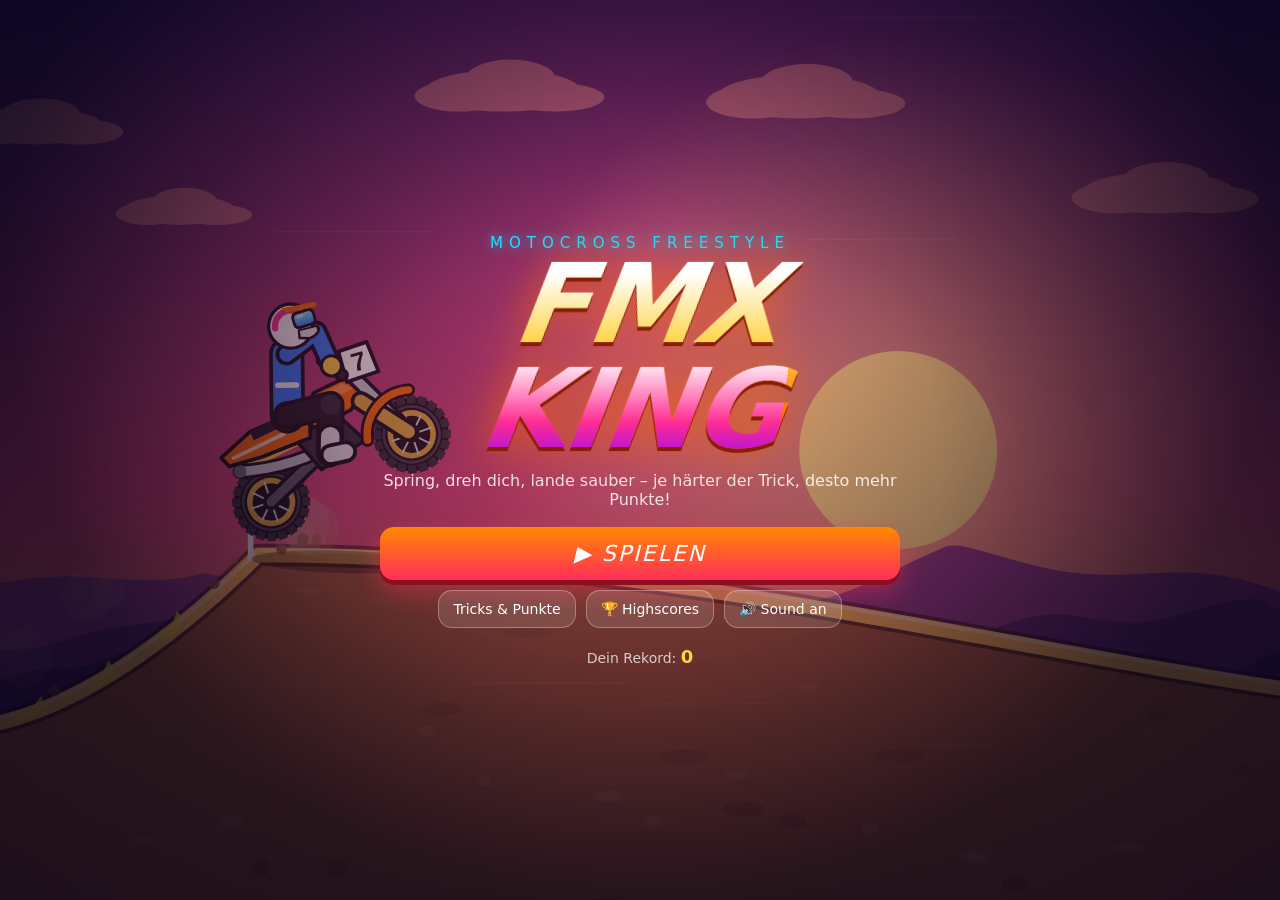
==== moto/index.html @ 26b2b903 "Add FMX King: 2D motocross trick game with highscores Mobile-first HTML5 canvas game: procedural jum" ====
<!DOCTYPE html>
<html lang="de">
<head>
  <meta charset="UTF-8" />
  <meta name="viewport" content="width=device-width, initial-scale=1.0, maximum-scale=1.0, user-scalable=no, viewport-fit=cover" />
  <meta name="theme-color" content="#120a2a" />
  <meta name="apple-mobile-web-app-capable" content="yes" />
  <meta name="mobile-web-app-capable" content="yes" />
  <meta name="apple-mobile-web-app-status-bar-style" content="black-translucent" />
  <meta name="apple-mobile-web-app-title" content="FMX King" />
  <title>FMX KING – Motocross Trick Game</title>
  <link rel="manifest" href="manifest.webmanifest" />
  <link rel="icon" href="icon.svg" type="image/svg+xml" />
  <link rel="apple-touch-icon" href="icon.svg" />
  <link rel="stylesheet" href="style.css" />
</head>
<body>
  <canvas id="game"></canvas>

  <!-- HUD -->
  <div id="hud" class="hidden">
    <div class="hud-left">
      <div class="hud-label">SCORE</div>
      <div id="hud-score">0</div>
      <div class="hud-best">BEST <span id="hud-best">0</span></div>
    </div>
    <div class="hud-center">
      <div id="hud-dist">0 m</div>
      <div id="hud-streak"></div>
    </div>
    <div class="hud-right">
      <div id="hud-lives"></div>
      <button id="btn-pause" aria-label="Pause">❚❚</button>
    </div>
  </div>

  <div id="combo" class="hidden"></div>
  <div id="warn" class="hidden">LOSLASSEN!</div>
  <div id="hint" class="hidden"></div>

  <!-- Touch controls -->
  <div id="controls" class="hidden">
    <div id="pad-left">
      <button class="ctl round" data-act="back"><span class="ico">↶</span><small>HINTEN</small></button>
      <button class="ctl round" data-act="fwd"><span class="ico">↷</span><small>VORN</small></button>
    </div>
    <div id="pad-right">
      <button class="ctl trick t-super" data-act="superman"><b>SUPERMAN</b><small>+250</small></button>
      <button class="ctl trick t-cliff" data-act="cliff"><b>CLIFFHANGER</b><small>+500</small></button>
      <button class="ctl trick t-can" data-act="cancan"><b>CAN-CAN</b><small>+150</small></button>
      <button class="ctl trick t-nac" data-act="nacnac"><b>NAC-NAC</b><small>+350</small></button>
    </div>
  </div>

  <!-- MENU -->
  <div id="screen-menu" class="screen active">
    <div class="menu-inner">
      <div class="logo">
        <div class="logo-top">MOTOCROSS FREESTYLE</div>
        <h1>FMX <span>KING</span></h1>
      </div>
      <p class="tagline">Spring, dreh dich, lande sauber – je härter der Trick, desto mehr Punkte!</p>
      <div class="menu-buttons">
        <button id="btn-start" class="big-btn">▶ SPIELEN</button>
        <button id="btn-howto" class="small-btn">Tricks &amp; Punkte</button>
        <button id="btn-scores" class="small-btn">🏆 Highscores</button>
        <button id="btn-sound" class="small-btn">🔊 Sound an</button>
      </div>
      <div class="menu-best">Dein Rekord: <b id="menu-best">0</b></div>
      <div id="portrait-tip" class="tip">📱 Tipp: Handy quer halten für die beste Sicht!</div>
    </div>
  </div>

  <!-- HOW TO -->
  <div id="screen-howto" class="screen">
    <div class="panel">
      <h2>Tricks &amp; Punkte</h2>
      <div class="howto-grid">
        <div class="howto-col">
          <h3>Steuerung</h3>
          <ul class="plain">
            <li><b>Gas</b> gibt dein Bike automatisch.</li>
            <li><b>↶ HINTEN</b> am Boden = Wheelie, in der Luft = Backflip.</li>
            <li><b>↷ VORN</b> in der Luft = Frontflip / Nase senken.</li>
            <li><b>Trick-Buttons</b> in der Luft <u>gedrückt halten</u> – und <u>vor der Landung loslassen</u>!</li>
            <li>Lande mit den Rädern auf dem Boden, sonst Crash. Du hast 3 Leben.</li>
          </ul>
          <p class="keys">Tastatur: ← → = Neigen · Z X C V = Tricks · P = Pause</p>
        </div>
        <div class="howto-col">
          <h3>Punkte</h3>
          <table class="ptable">
            <tr><td>Wheelie</td><td class="st">★</td><td>30 / Sek.</td></tr>
            <tr><td>Can-Can</td><td class="st">★</td><td>150</td></tr>
            <tr><td>Superman</td><td class="st">★★</td><td>250</td></tr>
            <tr><td>Nac-Nac</td><td class="st">★★★</td><td>350</td></tr>
            <tr><td>Cliffhanger</td><td class="st">★★★★</td><td>500</td></tr>
            <tr><td>Backflip</td><td class="st">★★★★</td><td>600</td></tr>
            <tr><td>Frontflip</td><td class="st">★★★★★</td><td>800</td></tr>
            <tr><td>Double Backflip</td><td class="st">★★★★★</td><td>2000</td></tr>
            <tr><td>Double Frontflip</td><td class="st">★★★★★</td><td>2600</td></tr>
            <tr><td>Triple Flip</td><td class="st">★★★★★</td><td>5000+</td></tr>
          </table>
          <p class="bonus">Kombiniere Tricks in einem Sprung für <b>Combo-Multiplikator</b>. Perfekte Landungen (+25 %) bauen deinen <b>Streak</b> auf!</p>
        </div>
      </div>
      <button class="big-btn back-btn" data-goto="menu">OK</button>
    </div>
  </div>

  <!-- HIGHSCORES -->
  <div id="screen-scores" class="screen">
    <div class="panel narrow">
      <h2>🏆 Highscores</h2>
      <div id="scores-list"></div>
      <button class="big-btn back-btn" data-goto="menu">ZURÜCK</button>
    </div>
  </div>

  <!-- PAUSE -->
  <div id="screen-pause" class="screen">
    <div class="panel narrow center">
      <h2>Pause</h2>
      <div class="menu-buttons">
        <button id="btn-resume" class="big-btn">▶ WEITER</button>
        <button id="btn-restart" class="small-btn">↺ Neustart</button>
        <button id="btn-quit" class="small-btn">Zum Menü</button>
      </div>
    </div>
  </div>

  <!-- GAME OVER -->
  <div id="screen-over" class="screen">
    <div class="panel center over-panel">
      <div class="over-grid">
        <div class="over-left">
          <div id="over-badge" class="badge hidden">🏆 NEUER HIGHSCORE!</div>
          <h2>Game Over</h2>
          <div class="over-score" id="over-score">0</div>
          <div class="over-stats" id="over-stats"></div>
          <div class="menu-buttons row">
            <button id="btn-retry" class="big-btn">↺ NOCHMAL</button>
            <button id="btn-menu" class="small-btn">Menü</button>
          </div>
        </div>
        <div class="over-right">
          <h3>Top 5 · Namen antippen zum Ändern</h3>
          <div id="over-table"></div>
        </div>
      </div>
    </div>
  </div>

  <script src="game.js"></script>
</body>
</html>
---- moto/style.css ----
:root {
  --bg: #120a2a;
  --orange: #ff6a00;
  --yellow: #ffd23f;
  --cyan: #19e3ff;
  --pink: #ff2e93;
  --lime: #9dff3a;
  --panel: rgba(18, 10, 42, 0.88);
  --font-display: "Arial Black", "Impact", "Helvetica Neue", system-ui, sans-serif;
  --font-ui: system-ui, -apple-system, "Segoe UI", Roboto, "Helvetica Neue", sans-serif;
}

* { box-sizing: border-box; -webkit-tap-highlight-color: transparent; }

html, body {
  margin: 0;
  height: 100%;
  overflow: hidden;
  background: var(--bg);
  color: #fff;
  font-family: var(--font-ui);
  overscroll-behavior: none;
  touch-action: none;
  user-select: none;
  -webkit-user-select: none;
  -webkit-touch-callout: none;
}

canvas#game {
  position: fixed;
  inset: 0;
  width: 100%;
  height: 100%;
  display: block;
}

.hidden { display: none !important; }

/* ---------- HUD ---------- */
#hud {
  position: fixed;
  top: 0; left: 0; right: 0;
  display: flex;
  justify-content: space-between;
  align-items: flex-start;
  padding: calc(8px + env(safe-area-inset-top)) calc(14px + env(safe-area-inset-right)) 0 calc(14px + env(safe-area-inset-left));
  pointer-events: none;
  font-family: var(--font-display);
  text-shadow: 0 2px 0 rgba(0,0,0,.45), 0 0 14px rgba(0,0,0,.35);
}
.hud-label { font-size: 11px; letter-spacing: 3px; color: var(--cyan); }
#hud-score {
  font-size: clamp(26px, 6vw, 42px);
  line-height: 1;
  font-style: italic;
  color: #fff;
  transition: transform .1s;
}
#hud-score.pop { transform: scale(1.18); color: var(--yellow); }
.hud-best { font-size: 11px; letter-spacing: 2px; color: rgba(255,255,255,.7); margin-top: 3px; }
.hud-center { text-align: center; padding-top: 4px; }
#hud-dist { font-size: 14px; letter-spacing: 1px; color: rgba(255,255,255,.85); white-space: nowrap; }
#hud-streak { font-size: 13px; color: var(--lime); min-height: 16px; letter-spacing: 1px; }
.hud-right { display: flex; align-items: center; gap: 12px; pointer-events: auto; }
#hud-lives { font-size: 20px; letter-spacing: 1px; white-space: nowrap; }
#hud-lives .lost { opacity: .22; filter: grayscale(1); }
#btn-pause {
  width: 42px; height: 42px; border-radius: 12px;
  border: 2px solid rgba(255,255,255,.5);
  background: rgba(0,0,0,.35);
  color: #fff; font-size: 14px; letter-spacing: -2px;
  cursor: pointer;
  backdrop-filter: blur(4px);
}

#combo {
  position: fixed;
  top: calc(64px + env(safe-area-inset-top));
  left: 50%;
  transform: translateX(-50%);
  display: flex;
  flex-wrap: wrap;
  gap: 6px;
  justify-content: center;
  max-width: 80vw;
  pointer-events: none;
  font-family: var(--font-display);
}
#combo .chip {
  padding: 4px 10px;
  border-radius: 999px;
  font-size: 13px;
  font-style: italic;
  background: linear-gradient(90deg, var(--orange), var(--pink));
  box-shadow: 0 0 14px rgba(255, 46, 147, .6);
  text-shadow: 0 1px 0 rgba(0,0,0,.4);
  animation: chipIn .18s ease-out;
}
#combo .chip.mult { background: linear-gradient(90deg, var(--cyan), #3b6bff); box-shadow: 0 0 14px rgba(25,227,255,.6); }
#combo .chip.air { background: rgba(0,0,0,.45); box-shadow: none; font-style: normal; font-size: 12px; }
@keyframes chipIn { from { transform: scale(.4); opacity: 0; } to { transform: scale(1); opacity: 1; } }

#warn {
  position: fixed;
  top: 38%;
  left: 50%;
  transform: translate(-50%, -50%);
  font-family: var(--font-display);
  font-size: clamp(26px, 6vw, 44px);
  font-style: italic;
  color: #ff3b3b;
  text-shadow: 0 0 20px rgba(255, 60, 60, .9), 0 3px 0 #000;
  pointer-events: none;
  animation: blink .22s infinite alternate;
}
@keyframes blink { from { opacity: 1; transform: translate(-50%, -50%) scale(1); } to { opacity: .35; transform: translate(-50%, -50%) scale(1.08); } }

#hint {
  position: fixed;
  left: 50%;
  top: 27%;
  transform: translateX(-50%);
  text-align: center;
  font-size: 13px;
  padding: 8px 16px;
  border-radius: 14px;
  background: rgba(0,0,0,.5);
  pointer-events: none;
  max-width: 88vw;
}

/* ---------- Controls ---------- */
#controls { position: fixed; inset: 0; pointer-events: none; }
#pad-left, #pad-right {
  position: absolute;
  bottom: calc(14px + env(safe-area-inset-bottom));
  display: grid;
  gap: 10px;
  pointer-events: none;
}
#pad-left { left: calc(14px + env(safe-area-inset-left)); grid-template-columns: repeat(2, auto); }
#pad-right { right: calc(14px + env(safe-area-inset-right)); grid-template-columns: repeat(2, auto); }

.ctl {
  pointer-events: auto;
  border: 2px solid rgba(255,255,255,.55);
  color: #fff;
  font-family: var(--font-display);
  background: rgba(18, 10, 42, .38);
  backdrop-filter: blur(3px);
  -webkit-backdrop-filter: blur(3px);
  display: flex; flex-direction: column; align-items: center; justify-content: center;
  cursor: pointer;
  touch-action: none;
  transition: transform .06s, background .06s;
  text-shadow: 0 2px 0 rgba(0,0,0,.5);
}
.ctl small { font-size: 10px; letter-spacing: 1px; opacity: .85; }
.ctl.round { width: clamp(64px, 17vmin, 92px); height: clamp(64px, 17vmin, 92px); border-radius: 50%; }
.ctl.round .ico { font-size: clamp(28px, 8vmin, 42px); line-height: 1; }
.ctl.trick {
  width: clamp(84px, 22vmin, 118px);
  height: clamp(50px, 13vmin, 66px);
  border-radius: 16px;
  font-style: italic;
}
.ctl.trick b { font-size: clamp(10px, 2.6vmin, 13px); letter-spacing: .5px; }
.ctl.trick small { font-size: 11px; color: var(--yellow); }
.ctl.active { transform: scale(.92); background: rgba(255,255,255,.35); }
.t-super { border-color: var(--cyan); }
.t-cliff { border-color: var(--pink); }
.t-can   { border-color: var(--lime); }
.t-nac   { border-color: var(--orange); }
.t-super.active { background: rgba(25,227,255,.5); box-shadow: 0 0 22px var(--cyan); }
.t-cliff.active { background: rgba(255,46,147,.5); box-shadow: 0 0 22px var(--pink); }
.t-can.active   { background: rgba(157,255,58,.5);  box-shadow: 0 0 22px var(--lime); }
.t-nac.active   { background: rgba(255,106,0,.55);  box-shadow: 0 0 22px var(--orange); }
.ctl.round.active { box-shadow: 0 0 22px #fff; }

/* ---------- Screens ---------- */
.screen {
  position: fixed;
  inset: 0;
  display: none;
  align-items: center;
  justify-content: center;
  padding: 12px;
  overflow-y: auto;
  touch-action: pan-y;
}
.screen.active { display: flex; }
#screen-menu { background: radial-gradient(ellipse at 50% 30%, rgba(255,70,120,.25), rgba(8,4,24,.7) 70%); }
#screen-howto, #screen-scores, #screen-pause, #screen-over { background: rgba(8, 4, 24, .72); backdrop-filter: blur(3px); }

.menu-inner { text-align: center; max-width: 520px; width: 100%; }
.logo-top {
  font-family: var(--font-display);
  letter-spacing: 6px;
  font-size: clamp(11px, 2.6vw, 15px);
  color: var(--cyan);
  text-shadow: 0 0 12px rgba(25,227,255,.8);
}
.logo h1 {
  margin: 0;
  font-family: var(--font-display);
  font-style: italic;
  font-size: clamp(54px, 15vw, 110px);
  line-height: .95;
  letter-spacing: -2px;
  transform: skew(-8deg);
  background: linear-gradient(180deg, #fff 10%, var(--yellow) 45%, var(--orange) 80%);
  -webkit-background-clip: text;
  background-clip: text;
  -webkit-text-fill-color: transparent;
  filter: drop-shadow(0 4px 0 #8a1d00) drop-shadow(0 0 22px rgba(255,106,0,.65));
}
.logo h1 span {
  background: linear-gradient(180deg, #fff 10%, var(--pink) 60%, #8a00ff);
  -webkit-background-clip: text;
  background-clip: text;
}
.tagline { margin: 10px 0 18px; color: rgba(255,255,255,.85); font-size: clamp(13px, 3.2vw, 16px); }
.menu-buttons { display: flex; flex-wrap: wrap; gap: 10px; justify-content: center; }
.menu-buttons.row { margin-top: 16px; }
.big-btn, .small-btn {
  font-family: var(--font-display);
  border: none;
  border-radius: 14px;
  color: #fff;
  cursor: pointer;
  touch-action: manipulation;
}
.big-btn {
  width: 100%;
  font-size: 22px;
  letter-spacing: 2px;
  padding: 14px 20px;
  font-style: italic;
  background: linear-gradient(180deg, #ff8a00, #ff2e5b);
  box-shadow: 0 5px 0 #8a1020, 0 10px 24px rgba(255,46,91,.45);
  transition: transform .08s, box-shadow .08s;
}
.big-btn:active { transform: translateY(4px); box-shadow: 0 1px 0 #8a1020; }
.menu-buttons.row .big-btn { width: auto; flex: 1; }
.small-btn {
  font-size: 14px;
  padding: 10px 14px;
  background: rgba(255,255,255,.12);
  border: 1px solid rgba(255,255,255,.3);
}
.small-btn:active { background: rgba(255,255,255,.28); }
.menu-best { margin-top: 18px; font-size: 14px; color: rgba(255,255,255,.75); }
.menu-best b { color: var(--yellow); font-family: var(--font-display); font-size: 18px; }
.tip { margin-top: 12px; font-size: 12px; color: var(--cyan); display: none; }
@media (orientation: portrait) { .tip { display: block; } }

.panel {
  width: 100%;
  max-width: 720px;
  max-height: 100%;
  overflow-y: auto;
  background: var(--panel);
  border: 2px solid rgba(255,255,255,.18);
  border-radius: 20px;
  padding: 18px 20px;
  box-shadow: 0 20px 60px rgba(0,0,0,.5);
}
.panel.narrow { max-width: 440px; }
.panel.center { text-align: center; }
.panel h2 {
  margin: 0 0 10px;
  font-family: var(--font-display);
  font-style: italic;
  font-size: 26px;
  letter-spacing: 1px;
  color: var(--yellow);
}
.panel h3 { margin: 0 0 6px; font-size: 13px; letter-spacing: 2px; color: var(--cyan); text-transform: uppercase; }
.howto-grid { display: grid; grid-template-columns: 1fr 1fr; gap: 18px; margin-bottom: 14px; }
@media (max-width: 640px) and (orientation: portrait) { .howto-grid { grid-template-columns: 1fr; } }
ul.plain { margin: 0; padding-left: 18px; font-size: 13px; line-height: 1.5; color: rgba(255,255,255,.88); }
.keys { font-size: 11px; color: rgba(255,255,255,.55); margin: 8px 0 0; }
.bonus { font-size: 12px; color: rgba(255,255,255,.8); margin: 8px 0 0; line-height: 1.45; }
.ptable { width: 100%; border-collapse: collapse; font-size: 13px; }
.ptable td { padding: 4px 4px; border-bottom: 1px solid rgba(255,255,255,.1); }
.ptable td:last-child { text-align: right; font-family: var(--font-display); color: var(--yellow); }
.ptable .st { color: var(--orange); font-size: 11px; letter-spacing: 1px; }

#scores-list table, #over-table table { width: 100%; border-collapse: collapse; font-size: 14px; }
#scores-list td, #over-table td { padding: 7px 4px; border-bottom: 1px solid rgba(255,255,255,.1); text-align: left; }
#scores-list td.rank, #over-table td.rank { width: 28px; color: var(--cyan); font-family: var(--font-display); }
#scores-list td.sc, #over-table td.sc { text-align: right; font-family: var(--font-display); color: var(--yellow); }
#scores-list td.dt, #over-table td.dt { color: rgba(255,255,255,.45); font-size: 11px; text-align: right; }
tr.me td { background: rgba(255,210,63,.14); }
.name-input {
  width: 100%;
  max-width: 130px;
  background: rgba(255,255,255,.12);
  color: #fff;
  border: 1px solid var(--yellow);
  border-radius: 8px;
  padding: 3px 6px;
  font-size: 14px;
  font-family: var(--font-ui);
  user-select: text;
  -webkit-user-select: text;
}
.empty { text-align: center; color: rgba(255,255,255,.55); padding: 14px 0; }

.over-score {
  font-family: var(--font-display);
  font-style: italic;
  font-size: clamp(44px, 12vw, 72px);
  background: linear-gradient(180deg, #fff, var(--yellow) 60%, var(--orange));
  -webkit-background-clip: text; background-clip: text; -webkit-text-fill-color: transparent;
  filter: drop-shadow(0 3px 0 #8a1d00);
}
.over-stats { display: flex; flex-wrap: wrap; justify-content: center; gap: 8px 18px; margin: 6px 0 12px; font-size: 12px; color: rgba(255,255,255,.8); }
.over-stats b { color: var(--cyan); }
.badge {
  display: inline-block;
  padding: 6px 14px;
  margin-bottom: 6px;
  border-radius: 999px;
  font-family: var(--font-display);
  font-size: 13px;
  background: linear-gradient(90deg, var(--yellow), var(--orange));
  color: #2a1200;
  animation: pulse .8s infinite alternate;
}
@keyframes pulse { from { transform: scale(1); } to { transform: scale(1.08); } }

@media (max-height: 430px) {
  .panel { padding: 12px 16px; }
  .panel h2 { font-size: 20px; margin-bottom: 6px; }
  .logo h1 { font-size: clamp(40px, 11vh, 70px); }
  .tagline { margin: 4px 0 10px; }
  .big-btn { font-size: 18px; padding: 10px 16px; }
  .over-score { font-size: 38px; }
  #over-table td { padding: 4px 4px; font-size: 13px; }
  .over-stats { margin: 2px 0 8px; font-size: 11px; }
  .menu-best { margin-top: 8px; }
}

.over-panel { max-width: 780px; }
.over-grid { display: grid; grid-template-columns: 1fr 1fr; gap: 20px; align-items: center; text-align: center; }
.over-right { text-align: left; }
@media (max-width: 640px) and (orientation: portrait) {
  .over-grid { grid-template-columns: 1fr; gap: 10px; }
}
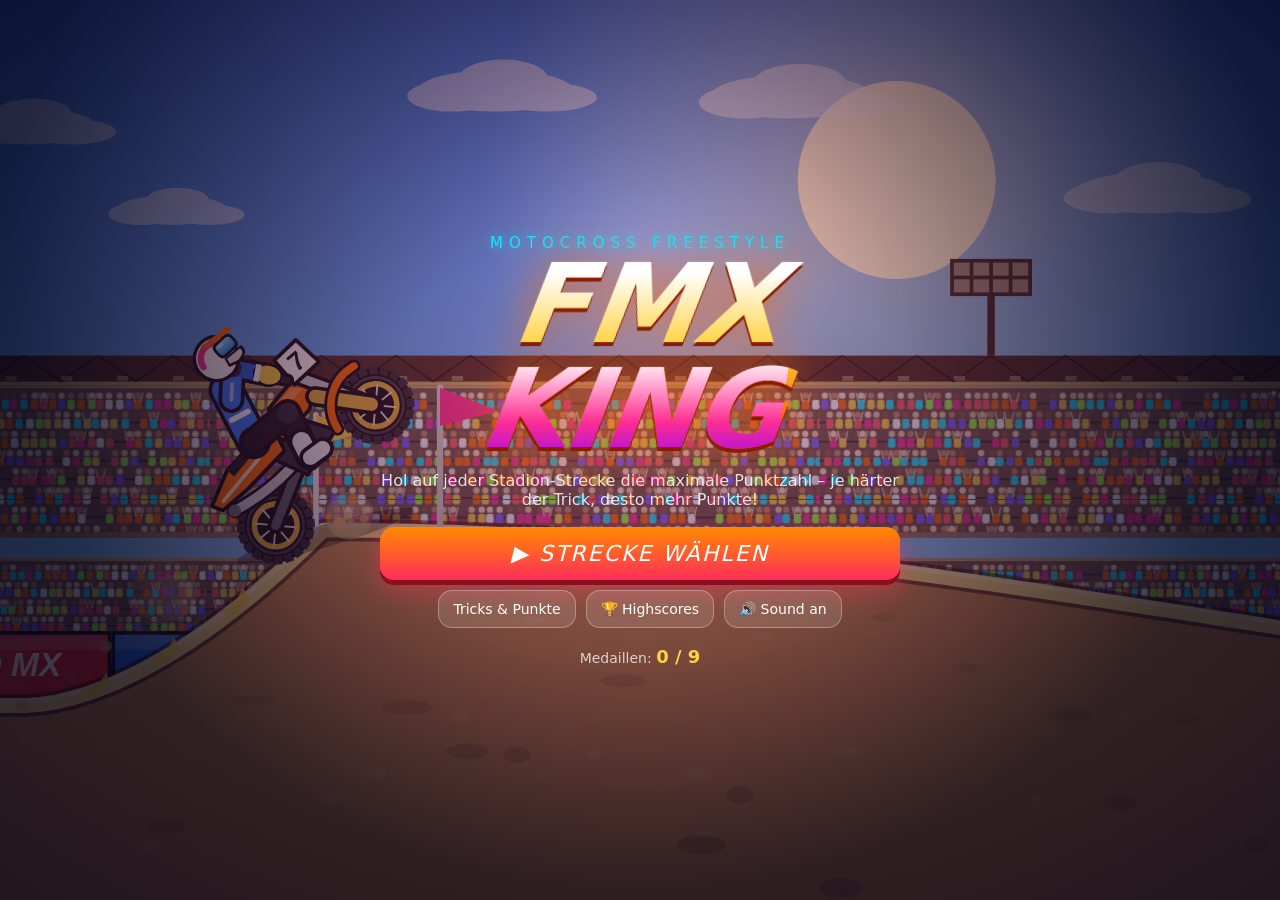
==== commit 10b88272: "Fixed stadium tracks with finish line, medals and per-track highscores; redesign rider arms - Tracks" ====
--- a/moto/index.html
+++ b/moto/index.html
@@ -23,9 +23,11 @@
       <div class="hud-label">SCORE</div>
       <div id="hud-score">0</div>
       <div class="hud-best">BEST <span id="hud-best">0</span></div>
+      <div id="hud-goal"></div>
     </div>
     <div class="hud-center">
-      <div id="hud-dist">0 m</div>
+      <div id="hud-dist">0 %</div>
+      <div id="hud-track"><i id="hud-bar"></i></div>
       <div id="hud-streak"></div>
     </div>
     <div class="hud-right">
@@ -36,6 +38,7 @@
 
   <div id="combo" class="hidden"></div>
   <div id="warn" class="hidden">LOSLASSEN!</div>
+  <div id="banner" class="hidden"></div>
   <div id="hint" class="hidden"></div>
 
   <!-- Touch controls -->
@@ -59,15 +62,24 @@
         <div class="logo-top">MOTOCROSS FREESTYLE</div>
         <h1>FMX <span>KING</span></h1>
       </div>
-      <p class="tagline">Spring, dreh dich, lande sauber – je härter der Trick, desto mehr Punkte!</p>
+      <p class="tagline">Hol auf jeder Stadion-Strecke die maximale Punktzahl – je härter der Trick, desto mehr Punkte!</p>
       <div class="menu-buttons">
-        <button id="btn-start" class="big-btn">▶ SPIELEN</button>
+        <button id="btn-start" class="big-btn">▶ STRECKE WÄHLEN</button>
         <button id="btn-howto" class="small-btn">Tricks &amp; Punkte</button>
         <button id="btn-scores" class="small-btn">🏆 Highscores</button>
         <button id="btn-sound" class="small-btn">🔊 Sound an</button>
       </div>
-      <div class="menu-best">Dein Rekord: <b id="menu-best">0</b></div>
+      <div class="menu-best">Medaillen: <b id="menu-best">0</b></div>
       <div id="portrait-tip" class="tip">📱 Tipp: Handy quer halten für die beste Sicht!</div>
+    </div>
+  </div>
+
+  <!-- TRACKS -->
+  <div id="screen-tracks" class="screen">
+    <div class="panel wide">
+      <h2>Strecke wählen</h2>
+      <div id="track-list" class="track-list"></div>
+      <button class="small-btn back-btn" data-goto="menu">← Zurück</button>
     </div>
   </div>
 
@@ -84,6 +96,8 @@
             <li><b>↷ VORN</b> in der Luft = Frontflip / Nase senken.</li>
             <li><b>Trick-Buttons</b> in der Luft <u>gedrückt halten</u> – und <u>vor der Landung loslassen</u>!</li>
             <li>Lande mit den Rädern auf dem Boden, sonst Crash. Du hast 3 Leben.</li>
+            <li>Jede Strecke ist <b>fest</b> und endet im Ziel. Hol dabei so viele Punkte wie möglich – für 🥉 🥈 🥇 und deinen Rekord!</li>
+            <li>Übrige Leben geben im Ziel <b>+250</b> pro Herz.</li>
           </ul>
           <p class="keys">Tastatur: ← → = Neigen · Z X C V = Tricks · P = Pause</p>
         </div>
@@ -112,6 +126,7 @@
   <div id="screen-scores" class="screen">
     <div class="panel narrow">
       <h2>🏆 Highscores</h2>
+      <div id="score-tabs" class="tabs"></div>
       <div id="scores-list"></div>
       <button class="big-btn back-btn" data-goto="menu">ZURÜCK</button>
     </div>
@@ -134,17 +149,21 @@
     <div class="panel center over-panel">
       <div class="over-grid">
         <div class="over-left">
-          <div id="over-badge" class="badge hidden">🏆 NEUER HIGHSCORE!</div>
-          <h2>Game Over</h2>
+          <div id="over-badge" class="badge hidden">🏆 NEUER REKORD!</div>
+          <h2 id="over-title">Game Over</h2>
+          <div id="over-track" class="over-track"></div>
           <div class="over-score" id="over-score">0</div>
+          <div id="over-medals" class="over-medals"></div>
           <div class="over-stats" id="over-stats"></div>
           <div class="menu-buttons row">
             <button id="btn-retry" class="big-btn">↺ NOCHMAL</button>
+            <button id="btn-next" class="small-btn">Nächste ▶</button>
+            <button id="btn-tracks" class="small-btn">Strecken</button>
             <button id="btn-menu" class="small-btn">Menü</button>
           </div>
         </div>
         <div class="over-right">
-          <h3>Top 5 · Namen antippen zum Ändern</h3>
+          <h3>Top 5 dieser Strecke · Namen antippen</h3>
           <div id="over-table"></div>
         </div>
       </div>
--- a/moto/style.css
+++ b/moto/style.css
@@ -348,3 +348,56 @@
 @media (max-width: 640px) and (orientation: portrait) {
   .over-grid { grid-template-columns: 1fr; gap: 10px; }
 }
+
+/* ---------- Strecken / Medaillen ---------- */
+#hud-goal { font-size: 11px; letter-spacing: 1px; color: var(--yellow); margin-top: 2px; }
+#hud-track { width: clamp(120px, 26vw, 220px); height: 6px; margin: 4px auto 0; border-radius: 4px; background: rgba(0,0,0,.4); overflow: hidden; border: 1px solid rgba(255,255,255,.3); }
+#hud-bar { display: block; height: 100%; width: 0; background: linear-gradient(90deg, var(--cyan), var(--lime)); transition: width .15s linear; }
+.panel.wide { max-width: 900px; }
+.track-list { display: grid; grid-template-columns: repeat(3, 1fr); gap: 12px; margin-bottom: 12px; }
+@media (max-width: 700px) and (orientation: portrait) { .track-list { grid-template-columns: 1fr; } }
+.track-card {
+  position: relative; text-align: left; color: #fff; font-family: var(--font-ui);
+  background: rgba(255,255,255,.07); border: 2px solid rgba(255,255,255,.2); border-radius: 16px;
+  padding: 0 12px 10px; overflow: hidden; cursor: pointer; touch-action: manipulation;
+  transition: transform .08s, border-color .08s;
+}
+.track-card:active { transform: scale(.97); border-color: var(--yellow); }
+.tc-sky { height: 38px; margin: 0 -12px 8px; }
+.tc-top { display: flex; justify-content: space-between; align-items: baseline; gap: 6px; }
+.tc-name { font-family: var(--font-display); font-style: italic; font-size: 16px; color: var(--yellow); }
+.tc-stars { color: var(--orange); font-size: 12px; letter-spacing: 1px; white-space: nowrap; }
+.tc-blurb { font-size: 12px; color: rgba(255,255,255,.8); margin: 4px 0 6px; min-height: 30px; }
+.tc-meta { font-size: 11px; color: var(--cyan); }
+.tc-best { font-size: 13px; margin-top: 4px; }
+.tc-best b { font-family: var(--font-display); color: #fff; }
+.tc-goal { font-size: 11px; color: rgba(255,255,255,.6); margin-top: 2px; }
+.mdl { opacity: .22; filter: grayscale(1); margin-left: 2px; }
+.mdl.got { opacity: 1; filter: none; }
+.tabs { display: flex; flex-wrap: wrap; gap: 6px; margin-bottom: 8px; }
+.tab { font-size: 12px; padding: 6px 10px; border-radius: 999px; border: 1px solid rgba(255,255,255,.3); background: transparent; color: #fff; cursor: pointer; }
+.tab.on { background: var(--yellow); color: #2a1200; border-color: var(--yellow); font-weight: 700; }
+.over-track { font-size: 12px; letter-spacing: 2px; color: var(--cyan); text-transform: uppercase; margin: -4px 0 2px; }
+.over-medals { display: flex; flex-wrap: wrap; justify-content: center; gap: 6px; margin: 4px 0 6px; font-size: 12px; }
+.mdl-chip { padding: 3px 9px; border-radius: 999px; background: rgba(255,255,255,.1); opacity: .45; }
+.mdl-chip.got { opacity: 1; background: linear-gradient(90deg, var(--yellow), var(--orange)); color: #2a1200; font-weight: 700; }
+.over-medals .par { width: 100%; font-size: 11px; color: rgba(255,255,255,.6); }
+@media (max-height: 430px) {
+  .tc-sky { height: 22px; margin-bottom: 4px; }
+  .tc-blurb { min-height: 0; font-size: 11px; margin: 2px 0 3px; }
+  .track-card { padding-bottom: 6px; }
+  .tc-name { font-size: 14px; }
+}
+
+#banner {
+  position: fixed; top: 38%; left: 50%; transform: translate(-50%, -50%);
+  font-family: var(--font-display); font-style: italic; font-size: clamp(48px, 14vw, 110px);
+  letter-spacing: 2px; pointer-events: none; white-space: nowrap;
+  background: linear-gradient(180deg, #fff 10%, var(--yellow) 50%, var(--orange));
+  -webkit-background-clip: text; background-clip: text; -webkit-text-fill-color: transparent;
+  filter: drop-shadow(0 4px 0 #8a1d00) drop-shadow(0 0 24px rgba(255,160,0,.8));
+  animation: bannerIn .55s cubic-bezier(.2, 1.6, .4, 1);
+}
+@keyframes bannerIn { from { transform: translate(-50%, -50%) scale(.2); opacity: 0; } to { transform: translate(-50%, -50%) scale(1); opacity: 1; } }
+.menu-buttons.row .big-btn { flex: 1 1 100%; width: 100%; }
+.menu-buttons.row .small-btn { flex: 1 1 0; }
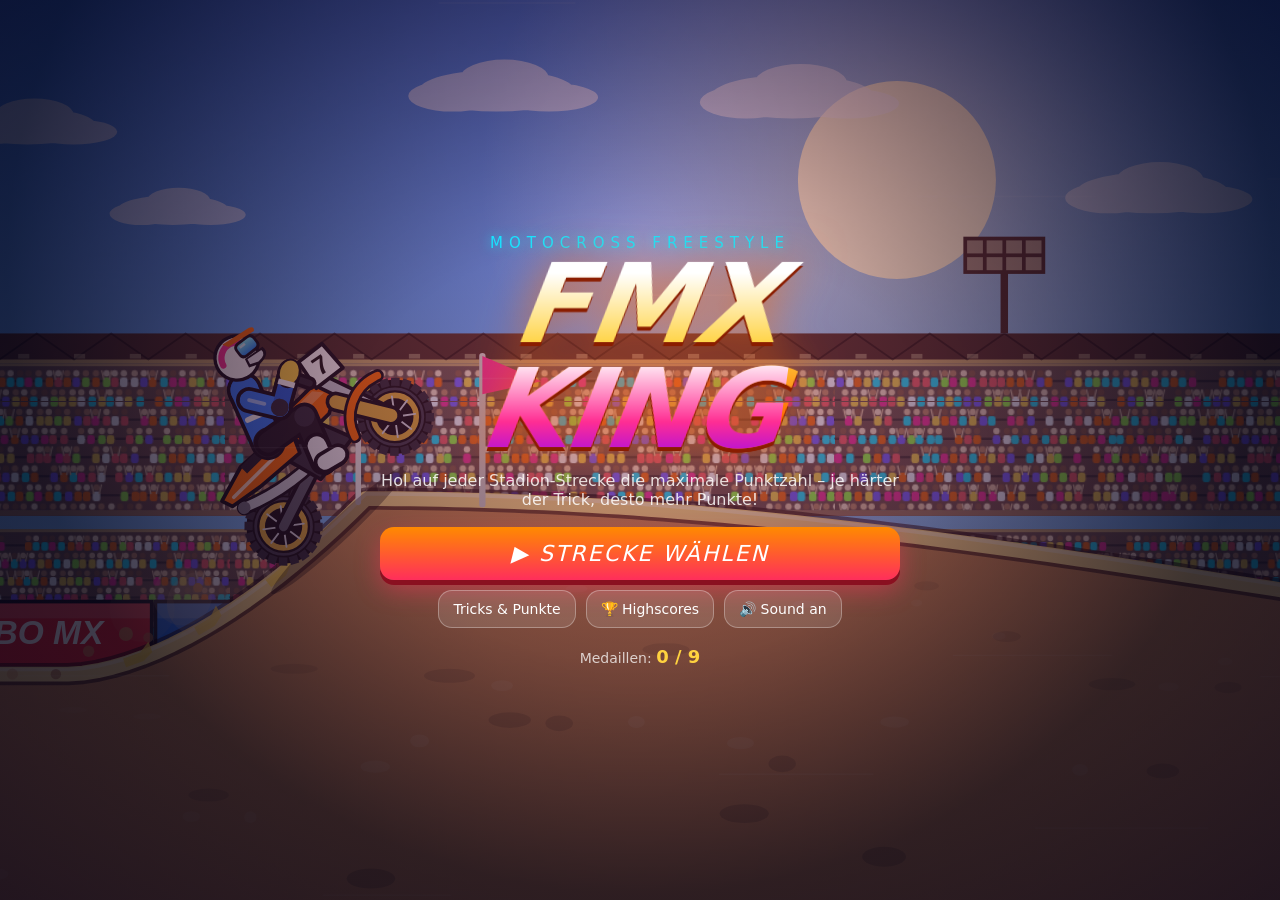
==== commit ad5a6852: "Stick controls, active jumping at ramps, bot opponents; fix elbow direction - Virtual floating stick" ====
--- a/moto/index.html
+++ b/moto/index.html
@@ -34,6 +34,7 @@
       <div id="hud-lives"></div>
       <button id="btn-pause" aria-label="Pause">❚❚</button>
     </div>
+    <div id="board"></div>
   </div>
 
   <div id="combo" class="hidden"></div>
@@ -41,18 +42,24 @@
   <div id="banner" class="hidden"></div>
   <div id="hint" class="hidden"></div>
 
-  <!-- Touch controls -->
+  <!-- Touch-Sticks -->
   <div id="controls" class="hidden">
-    <div id="pad-left">
-      <button class="ctl round" data-act="back"><span class="ico">↶</span><small>HINTEN</small></button>
-      <button class="ctl round" data-act="fwd"><span class="ico">↷</span><small>VORN</small></button>
+    <div id="zone-l" class="stick-zone"></div>
+    <div id="zone-r" class="stick-zone"></div>
+    <div id="stick-l" class="stick">
+      <div class="knob"></div>
+      <span class="lbl up">▲ SPRUNG</span>
+      <span class="lbl left">↶</span>
+      <span class="lbl right">↷</span>
     </div>
-    <div id="pad-right">
-      <button class="ctl trick t-super" data-act="superman"><b>SUPERMAN</b><small>+250</small></button>
-      <button class="ctl trick t-cliff" data-act="cliff"><b>CLIFFHANGER</b><small>+500</small></button>
-      <button class="ctl trick t-can" data-act="cancan"><b>CAN-CAN</b><small>+150</small></button>
-      <button class="ctl trick t-nac" data-act="nacnac"><b>NAC-NAC</b><small>+350</small></button>
+    <div id="stick-r" class="stick trickstick">
+      <div class="knob"></div>
+      <span class="lbl up" data-t="superman">SUPERMAN</span>
+      <span class="lbl right" data-t="cliff">CLIFF</span>
+      <span class="lbl down" data-t="cancan">CAN-CAN</span>
+      <span class="lbl left" data-t="nacnac">NAC-NAC</span>
     </div>
+    <div id="jumpcue" class="hidden">▲ SPRING!</div>
   </div>
 
   <!-- MENU -->
@@ -91,15 +98,13 @@
         <div class="howto-col">
           <h3>Steuerung</h3>
           <ul class="plain">
-            <li><b>Gas</b> gibt dein Bike automatisch.</li>
-            <li><b>↶ HINTEN</b> am Boden = Wheelie, in der Luft = Backflip.</li>
-            <li><b>↷ VORN</b> in der Luft = Frontflip / Nase senken.</li>
-            <li><b>Trick-Buttons</b> in der Luft <u>gedrückt halten</u> – und <u>vor der Landung loslassen</u>!</li>
-            <li>Lande mit den Rädern auf dem Boden, sonst Crash. Du hast 3 Leben.</li>
-            <li>Jede Strecke ist <b>fest</b> und endet im Ziel. Hol dabei so viele Punkte wie möglich – für 🥉 🥈 🥇 und deinen Rekord!</li>
-            <li>Übrige Leben geben im Ziel <b>+250</b> pro Herz.</li>
+            <li><b>Linker Stick</b>: ← → neigen (am Boden Wheelie, in der Luft Back-/Frontflip), <b>↑ springen</b>.</li>
+            <li><b>Springen</b>: Drück ↑ kurz vor der Rampenkante – je knapper, desto höher (<b>Perfect Pop +100</b>). Ohne Absprung fliegst du kaum.</li>
+            <li><b>Rechter Stick</b>: Richtung wählt den Trick (↑ Superman, → Cliffhanger, ↓ Can-Can, ← Nac-Nac). Halten – und <u>vor der Landung loslassen</u>!</li>
+            <li>Du fährst gegen <b>3 Bots</b> (halbtransparent). Wer im Ziel die meisten Punkte hat, gewinnt.</li>
+            <li>Lande auf den Rädern, sonst Crash. 3 Leben, übrige Herzen geben im Ziel +250.</li>
           </ul>
-          <p class="keys">Tastatur: ← → = Neigen · Z X C V = Tricks · P = Pause</p>
+          <p class="keys">Tastatur: ← → neigen · ↑ / Leertaste springen · I L K J = Tricks (wie der Stick) · P = Pause</p>
         </div>
         <div class="howto-col">
           <h3>Punkte</h3>
@@ -163,6 +168,8 @@
           </div>
         </div>
         <div class="over-right">
+          <h3>Rennergebnis</h3>
+          <div id="over-race" class="over-race"></div>
           <h3>Top 5 dieser Strecke · Namen antippen</h3>
           <div id="over-table"></div>
         </div>
--- a/moto/style.css
+++ b/moto/style.css
@@ -131,51 +131,6 @@
 
 /* ---------- Controls ---------- */
 #controls { position: fixed; inset: 0; pointer-events: none; }
-#pad-left, #pad-right {
-  position: absolute;
-  bottom: calc(14px + env(safe-area-inset-bottom));
-  display: grid;
-  gap: 10px;
-  pointer-events: none;
-}
-#pad-left { left: calc(14px + env(safe-area-inset-left)); grid-template-columns: repeat(2, auto); }
-#pad-right { right: calc(14px + env(safe-area-inset-right)); grid-template-columns: repeat(2, auto); }
-
-.ctl {
-  pointer-events: auto;
-  border: 2px solid rgba(255,255,255,.55);
-  color: #fff;
-  font-family: var(--font-display);
-  background: rgba(18, 10, 42, .38);
-  backdrop-filter: blur(3px);
-  -webkit-backdrop-filter: blur(3px);
-  display: flex; flex-direction: column; align-items: center; justify-content: center;
-  cursor: pointer;
-  touch-action: none;
-  transition: transform .06s, background .06s;
-  text-shadow: 0 2px 0 rgba(0,0,0,.5);
-}
-.ctl small { font-size: 10px; letter-spacing: 1px; opacity: .85; }
-.ctl.round { width: clamp(64px, 17vmin, 92px); height: clamp(64px, 17vmin, 92px); border-radius: 50%; }
-.ctl.round .ico { font-size: clamp(28px, 8vmin, 42px); line-height: 1; }
-.ctl.trick {
-  width: clamp(84px, 22vmin, 118px);
-  height: clamp(50px, 13vmin, 66px);
-  border-radius: 16px;
-  font-style: italic;
-}
-.ctl.trick b { font-size: clamp(10px, 2.6vmin, 13px); letter-spacing: .5px; }
-.ctl.trick small { font-size: 11px; color: var(--yellow); }
-.ctl.active { transform: scale(.92); background: rgba(255,255,255,.35); }
-.t-super { border-color: var(--cyan); }
-.t-cliff { border-color: var(--pink); }
-.t-can   { border-color: var(--lime); }
-.t-nac   { border-color: var(--orange); }
-.t-super.active { background: rgba(25,227,255,.5); box-shadow: 0 0 22px var(--cyan); }
-.t-cliff.active { background: rgba(255,46,147,.5); box-shadow: 0 0 22px var(--pink); }
-.t-can.active   { background: rgba(157,255,58,.5);  box-shadow: 0 0 22px var(--lime); }
-.t-nac.active   { background: rgba(255,106,0,.55);  box-shadow: 0 0 22px var(--orange); }
-.ctl.round.active { box-shadow: 0 0 22px #fff; }
 
 /* ---------- Screens ---------- */
 .screen {
@@ -401,3 +356,67 @@
 @keyframes bannerIn { from { transform: translate(-50%, -50%) scale(.2); opacity: 0; } to { transform: translate(-50%, -50%) scale(1); opacity: 1; } }
 .menu-buttons.row .big-btn { flex: 1 1 100%; width: 100%; }
 .menu-buttons.row .small-btn { flex: 1 1 0; }
+
+/* ---------- Sticks ---------- */
+#hud { z-index: 5; }
+#controls { z-index: 2; }
+.stick-zone { position: absolute; top: 60px; bottom: 0; width: 50%; pointer-events: auto; touch-action: none; }
+#zone-l { left: 0; }
+#zone-r { right: 0; }
+.stick {
+  position: absolute; width: clamp(104px, 27vmin, 150px); height: clamp(104px, 27vmin, 150px);
+  border-radius: 50%; pointer-events: none;
+  border: 2px solid rgba(255,255,255,.45);
+  background: radial-gradient(circle, rgba(255,255,255,.12) 0%, rgba(18,10,42,.35) 70%);
+  box-shadow: inset 0 0 18px rgba(0,0,0,.35);
+  transition: opacity .15s;
+  opacity: .75;
+}
+.stick.active { opacity: 1; border-color: #fff; }
+.stick .knob {
+  position: absolute; left: 50%; top: 50%; width: 44%; height: 44%; margin: -22% 0 0 -22%;
+  border-radius: 50%; background: radial-gradient(circle at 35% 30%, #fff, #b9c2d8 60%, #6b7390);
+  box-shadow: 0 4px 10px rgba(0,0,0,.45);
+}
+#stick-l .knob { background: radial-gradient(circle at 35% 30%, #fff, var(--cyan) 60%, #0b6b80); }
+#stick-r .knob { background: radial-gradient(circle at 35% 30%, #fff, var(--pink) 60%, #8a0f4c); }
+.stick .lbl {
+  position: absolute; font-family: var(--font-display); font-style: italic; font-size: 10px; letter-spacing: .5px;
+  color: rgba(255,255,255,.75); text-shadow: 0 1px 2px #000; white-space: nowrap; transition: color .08s, transform .08s;
+}
+.stick .lbl.on { color: var(--yellow); transform: scale(1.25); }
+.stick .lbl.up { left: 50%; top: -18px; translate: -50% 0; }
+.stick .lbl.down { left: 50%; bottom: -18px; translate: -50% 0; }
+.stick .lbl.left { right: calc(100% + 6px); top: 50%; translate: 0 -50%; }
+.stick .lbl.right { left: calc(100% + 6px); top: 50%; translate: 0 -50%; }
+#stick-l .lbl.left, #stick-l .lbl.right { font-size: 22px; font-style: normal; }
+#stick-r .lbl.right { left: auto; right: 6px; }
+#jumpcue {
+  position: fixed; left: 50%; translate: -50% 0; bottom: 18%;
+  font-family: var(--font-display); font-style: italic; font-size: 26px; color: var(--yellow);
+  text-shadow: 0 0 12px rgba(255,210,63,.9), 0 2px 0 #000; pointer-events: none;
+  animation: blink .25s infinite alternate;
+}
+#jumpcue.armed { color: var(--lime); animation: none; text-shadow: 0 0 12px rgba(157,255,58,.9), 0 2px 0 #000; }
+
+/* ---------- Rangliste ---------- */
+#board {
+  position: absolute; right: calc(14px + env(safe-area-inset-right)); top: calc(56px + env(safe-area-inset-top));
+  font-family: var(--font-ui); font-size: 11px; text-shadow: none; pointer-events: none;
+  background: rgba(10,6,30,.5); border-radius: 10px; padding: 4px 8px; min-width: 118px;
+}
+#board .br { display: flex; align-items: center; gap: 5px; line-height: 1.6; color: rgba(255,255,255,.85); }
+#board .br b { margin-left: auto; padding-left: 8px; font-family: var(--font-display); font-weight: 400; }
+#board .br.me { color: var(--yellow); }
+#board .br.out { opacity: .4; }
+#board .dot, .over-race .dot { width: 8px; height: 8px; border-radius: 50%; display: inline-block; flex: none; }
+.over-race { margin-bottom: 8px; }
+.race-row { display: flex; align-items: center; gap: 8px; font-size: 14px; padding: 3px 6px; border-radius: 8px; }
+.race-row.me { background: rgba(255,210,63,.16); color: var(--yellow); }
+.race-row .rk { width: 20px; font-family: var(--font-display); color: var(--cyan); }
+.race-row .sc { margin-left: auto; font-family: var(--font-display); }
+.race-row small { color: rgba(255,255,255,.5); }
+@media (max-height: 430px) {
+  .race-row { font-size: 12px; padding: 1px 6px; }
+  #board { top: calc(50px + env(safe-area-inset-top)); }
+}
